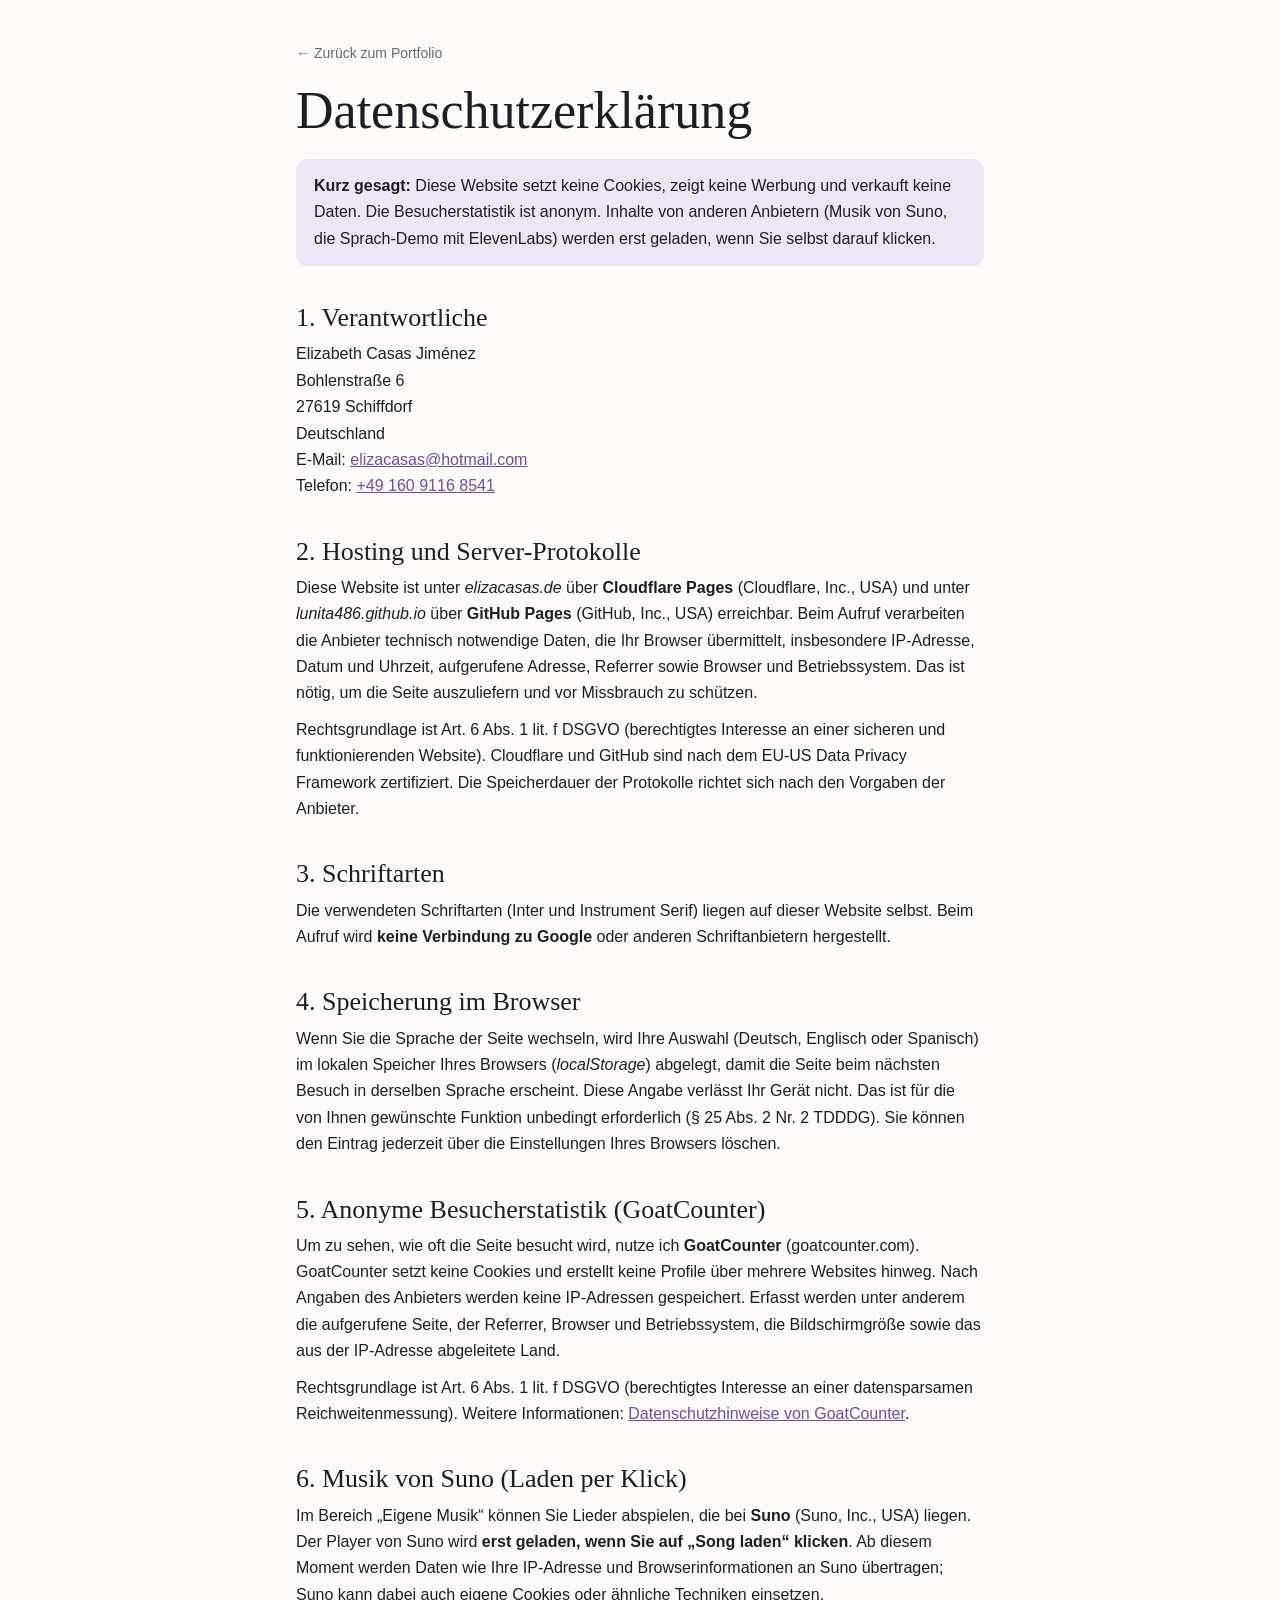
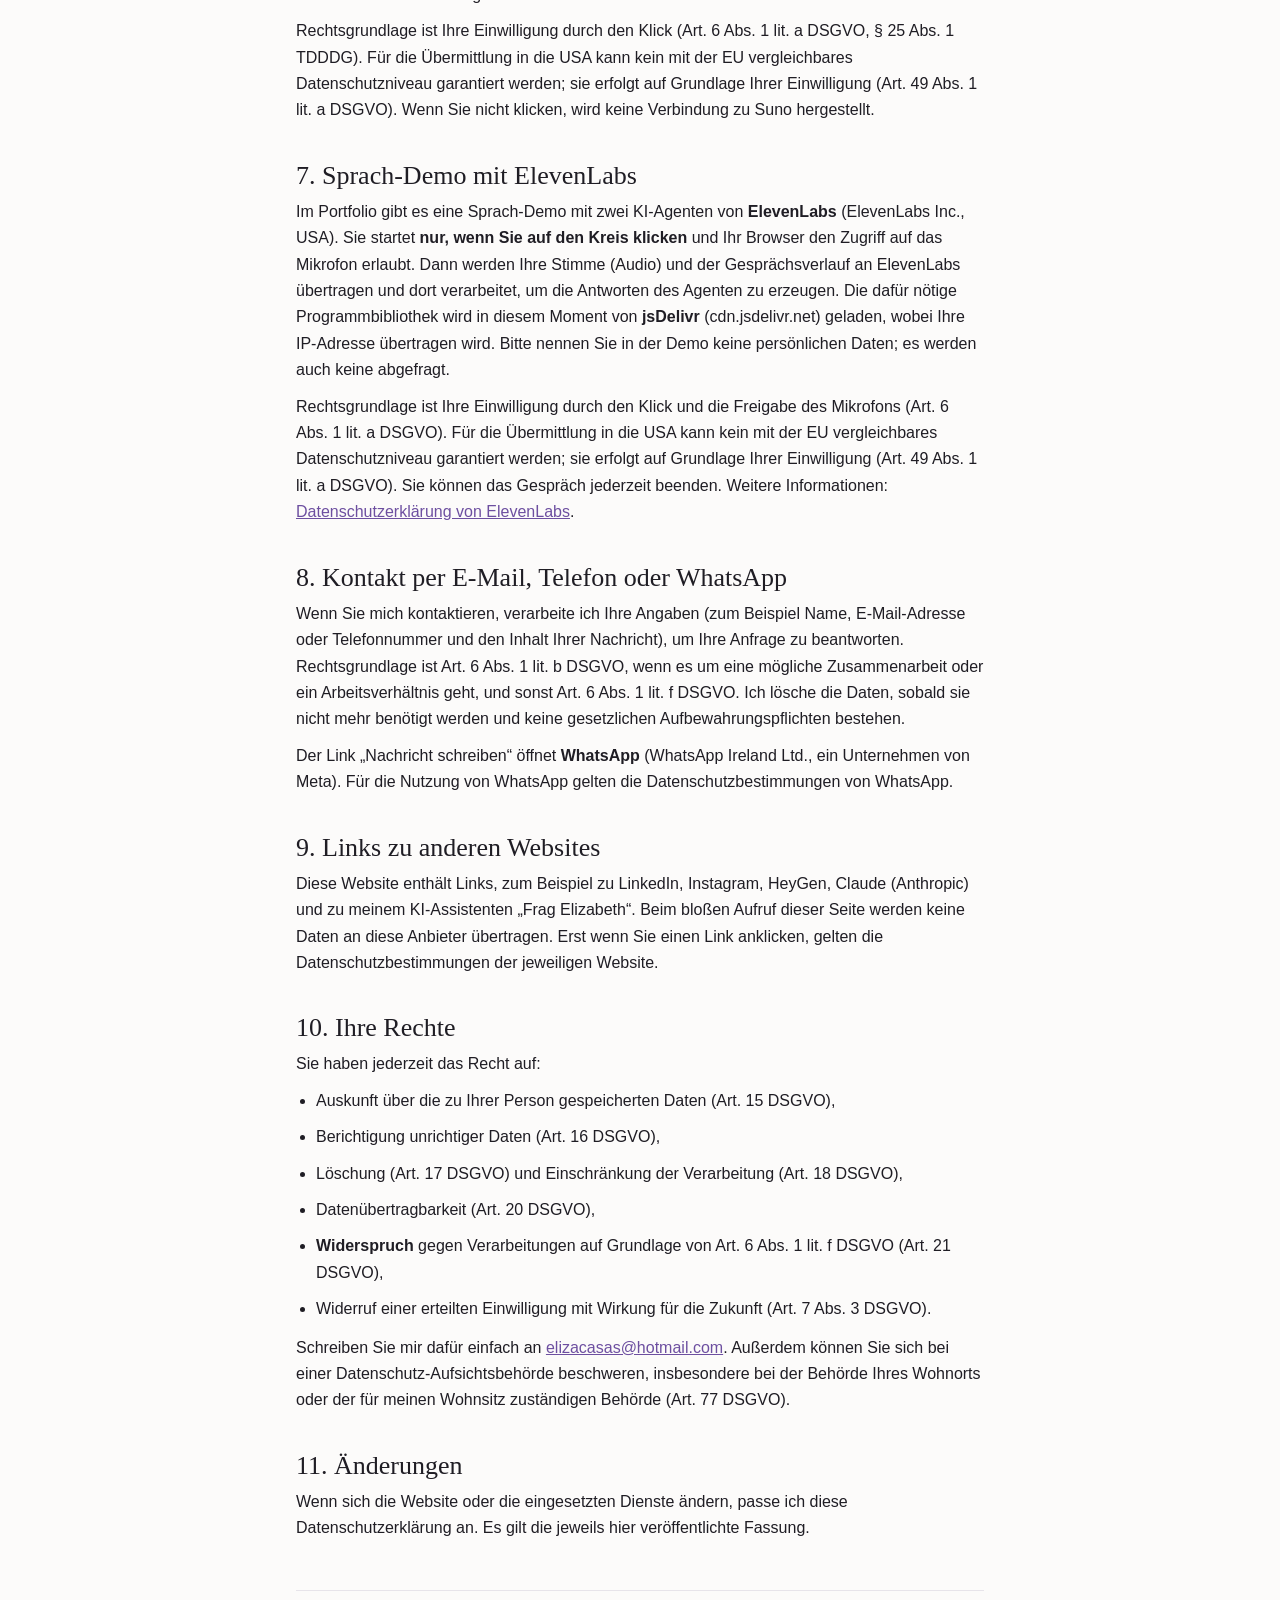
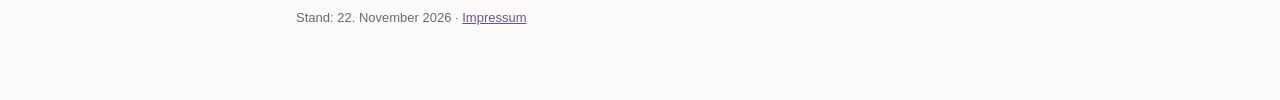
==== datenschutz.html @ 22f60cb4 "Impressum y Datenschutzerklärung; fuentes propias (sin Google Fonts); canciones de Suno y demo de vo" ====
<!doctype html>
<html lang="de">
<head>
<meta charset="utf-8">
<meta name="viewport" content="width=device-width,initial-scale=1">
<title>Datenschutzerklärung · Elizabeth Casas Jiménez</title>
<meta name="robots" content="noindex">
<link rel="stylesheet" href="fonts/fonts.css">
<style>
:root{color-scheme:light;--bg:#fcfbfa;--ink:#1f1d24;--muted:#6b6873;--line:#e7e4ea;--accent:#6d4fa0;--accent-soft:#ece6f5;
  --serif:"Instrument Serif","Times New Roman",Georgia,serif;--sans:"Inter",-apple-system,"Segoe UI",Helvetica,Arial,sans-serif}
*{box-sizing:border-box}
body{margin:0;background:var(--bg);color:var(--ink);font:16px/1.65 var(--sans)}
main{max-width:720px;margin:0 auto;padding:40px 16px 72px}
.zurueck{font-size:14px;color:var(--muted);text-decoration:none}
.zurueck:hover{color:var(--accent)}
h1{font:400 clamp(36px,7vw,52px)/1.05 var(--serif);margin:18px 0 12px}
h2{font:400 26px/1.2 var(--serif);margin:36px 0 8px;scroll-margin-top:16px}
h3{font-size:16px;font-weight:600;margin:20px 0 6px}
p,li{margin:0 0 10px}
ul{padding-left:20px;margin:0 0 12px}
a{color:var(--accent)}
.kurz{background:var(--accent-soft);border-radius:12px;padding:14px 18px;margin:20px 0 8px}
footer{margin-top:48px;padding-top:16px;border-top:1px solid var(--line);font-size:13px;color:var(--muted)}
</style>
</head>
<body>
<main>
  <a class="zurueck" href="./">← Zurück zum Portfolio</a>
  <h1>Datenschutzerklärung</h1>

  <p class="kurz"><strong>Kurz gesagt:</strong> Diese Website setzt keine Cookies, zeigt keine Werbung und verkauft keine Daten. Die Besucherstatistik ist anonym. Inhalte von anderen Anbietern (Musik von Suno, die Sprach-Demo mit ElevenLabs) werden erst geladen, wenn Sie selbst darauf klicken.</p>

  <h2 id="verantwortlich">1. Verantwortliche</h2>
  <p>
    Elizabeth Casas Jiménez<br>
    Bohlenstraße 6<br>
    27619 Schiffdorf<br>
    Deutschland<br>
    E-Mail: <a href="mailto:elizacasas@hotmail.com">elizacasas@hotmail.com</a><br>
    Telefon: <a href="tel:+4916091168541">+49 160 9116 8541</a>
  </p>

  <h2 id="hosting">2. Hosting und Server-Protokolle</h2>
  <p>Diese Website ist unter <em>elizacasas.de</em> über <strong>Cloudflare Pages</strong> (Cloudflare, Inc., USA) und unter <em>lunita486.github.io</em> über <strong>GitHub Pages</strong> (GitHub, Inc., USA) erreichbar. Beim Aufruf verarbeiten die Anbieter technisch notwendige Daten, die Ihr Browser übermittelt, insbesondere IP-Adresse, Datum und Uhrzeit, aufgerufene Adresse, Referrer sowie Browser und Betriebssystem. Das ist nötig, um die Seite auszuliefern und vor Missbrauch zu schützen.</p>
  <p>Rechtsgrundlage ist Art. 6 Abs. 1 lit. f DSGVO (berechtigtes Interesse an einer sicheren und funktionierenden Website). Cloudflare und GitHub sind nach dem EU-US Data Privacy Framework zertifiziert. Die Speicherdauer der Protokolle richtet sich nach den Vorgaben der Anbieter.</p>

  <h2 id="schriften">3. Schriftarten</h2>
  <p>Die verwendeten Schriftarten (Inter und Instrument Serif) liegen auf dieser Website selbst. Beim Aufruf wird <strong>keine Verbindung zu Google</strong> oder anderen Schriftanbietern hergestellt.</p>

  <h2 id="speicher">4. Speicherung im Browser</h2>
  <p>Wenn Sie die Sprache der Seite wechseln, wird Ihre Auswahl (Deutsch, Englisch oder Spanisch) im lokalen Speicher Ihres Browsers (<em>localStorage</em>) abgelegt, damit die Seite beim nächsten Besuch in derselben Sprache erscheint. Diese Angabe verlässt Ihr Gerät nicht. Das ist für die von Ihnen gewünschte Funktion unbedingt erforderlich (§ 25 Abs. 2 Nr. 2 TDDDG). Sie können den Eintrag jederzeit über die Einstellungen Ihres Browsers löschen.</p>

  <h2 id="statistik">5. Anonyme Besucherstatistik (GoatCounter)</h2>
  <p>Um zu sehen, wie oft die Seite besucht wird, nutze ich <strong>GoatCounter</strong> (goatcounter.com). GoatCounter setzt keine Cookies und erstellt keine Profile über mehrere Websites hinweg. Nach Angaben des Anbieters werden keine IP-Adressen gespeichert. Erfasst werden unter anderem die aufgerufene Seite, der Referrer, Browser und Betriebssystem, die Bildschirmgröße sowie das aus der IP-Adresse abgeleitete Land.</p>
  <p>Rechtsgrundlage ist Art. 6 Abs. 1 lit. f DSGVO (berechtigtes Interesse an einer datensparsamen Reichweitenmessung). Weitere Informationen: <a href="https://www.goatcounter.com/help/privacy" target="_blank" rel="noopener">Datenschutzhinweise von GoatCounter</a>.</p>

  <h2 id="suno">6. Musik von Suno (Laden per Klick)</h2>
  <p>Im Bereich „Eigene Musik“ können Sie Lieder abspielen, die bei <strong>Suno</strong> (Suno, Inc., USA) liegen. Der Player von Suno wird <strong>erst geladen, wenn Sie auf „Song laden“ klicken</strong>. Ab diesem Moment werden Daten wie Ihre IP-Adresse und Browserinformationen an Suno übertragen; Suno kann dabei auch eigene Cookies oder ähnliche Techniken einsetzen.</p>
  <p>Rechtsgrundlage ist Ihre Einwilligung durch den Klick (Art. 6 Abs. 1 lit. a DSGVO, § 25 Abs. 1 TDDDG). Für die Übermittlung in die USA kann kein mit der EU vergleichbares Datenschutzniveau garantiert werden; sie erfolgt auf Grundlage Ihrer Einwilligung (Art. 49 Abs. 1 lit. a DSGVO). Wenn Sie nicht klicken, wird keine Verbindung zu Suno hergestellt.</p>

  <h2 id="elevenlabs">7. Sprach-Demo mit ElevenLabs</h2>
  <p>Im Portfolio gibt es eine Sprach-Demo mit zwei KI-Agenten von <strong>ElevenLabs</strong> (ElevenLabs Inc., USA). Sie startet <strong>nur, wenn Sie auf den Kreis klicken</strong> und Ihr Browser den Zugriff auf das Mikrofon erlaubt. Dann werden Ihre Stimme (Audio) und der Gesprächsverlauf an ElevenLabs übertragen und dort verarbeitet, um die Antworten des Agenten zu erzeugen. Die dafür nötige Programmbibliothek wird in diesem Moment von <strong>jsDelivr</strong> (cdn.jsdelivr.net) geladen, wobei Ihre IP-Adresse übertragen wird. Bitte nennen Sie in der Demo keine persönlichen Daten; es werden auch keine abgefragt.</p>
  <p>Rechtsgrundlage ist Ihre Einwilligung durch den Klick und die Freigabe des Mikrofons (Art. 6 Abs. 1 lit. a DSGVO). Für die Übermittlung in die USA kann kein mit der EU vergleichbares Datenschutzniveau garantiert werden; sie erfolgt auf Grundlage Ihrer Einwilligung (Art. 49 Abs. 1 lit. a DSGVO). Sie können das Gespräch jederzeit beenden. Weitere Informationen: <a href="https://elevenlabs.io/privacy-policy" target="_blank" rel="noopener">Datenschutzerklärung von ElevenLabs</a>.</p>

  <h2 id="kontakt">8. Kontakt per E-Mail, Telefon oder WhatsApp</h2>
  <p>Wenn Sie mich kontaktieren, verarbeite ich Ihre Angaben (zum Beispiel Name, E-Mail-Adresse oder Telefonnummer und den Inhalt Ihrer Nachricht), um Ihre Anfrage zu beantworten. Rechtsgrundlage ist Art. 6 Abs. 1 lit. b DSGVO, wenn es um eine mögliche Zusammenarbeit oder ein Arbeitsverhältnis geht, und sonst Art. 6 Abs. 1 lit. f DSGVO. Ich lösche die Daten, sobald sie nicht mehr benötigt werden und keine gesetzlichen Aufbewahrungspflichten bestehen.</p>
  <p>Der Link „Nachricht schreiben“ öffnet <strong>WhatsApp</strong> (WhatsApp Ireland Ltd., ein Unternehmen von Meta). Für die Nutzung von WhatsApp gelten die Datenschutzbestimmungen von WhatsApp.</p>

  <h2 id="links">9. Links zu anderen Websites</h2>
  <p>Diese Website enthält Links, zum Beispiel zu LinkedIn, Instagram, HeyGen, Claude (Anthropic) und zu meinem KI-Assistenten „Frag Elizabeth“. Beim bloßen Aufruf dieser Seite werden keine Daten an diese Anbieter übertragen. Erst wenn Sie einen Link anklicken, gelten die Datenschutzbestimmungen der jeweiligen Website.</p>

  <h2 id="rechte">10. Ihre Rechte</h2>
  <p>Sie haben jederzeit das Recht auf:</p>
  <ul>
    <li>Auskunft über die zu Ihrer Person gespeicherten Daten (Art. 15 DSGVO),</li>
    <li>Berichtigung unrichtiger Daten (Art. 16 DSGVO),</li>
    <li>Löschung (Art. 17 DSGVO) und Einschränkung der Verarbeitung (Art. 18 DSGVO),</li>
    <li>Datenübertragbarkeit (Art. 20 DSGVO),</li>
    <li><strong>Widerspruch</strong> gegen Verarbeitungen auf Grundlage von Art. 6 Abs. 1 lit. f DSGVO (Art. 21 DSGVO),</li>
    <li>Widerruf einer erteilten Einwilligung mit Wirkung für die Zukunft (Art. 7 Abs. 3 DSGVO).</li>
  </ul>
  <p>Schreiben Sie mir dafür einfach an <a href="mailto:elizacasas@hotmail.com">elizacasas@hotmail.com</a>. Außerdem können Sie sich bei einer Datenschutz-Aufsichtsbehörde beschweren, insbesondere bei der Behörde Ihres Wohnorts oder der für meinen Wohnsitz zuständigen Behörde (Art. 77 DSGVO).</p>

  <h2 id="aenderungen">11. Änderungen</h2>
  <p>Wenn sich die Website oder die eingesetzten Dienste ändern, passe ich diese Datenschutzerklärung an. Es gilt die jeweils hier veröffentlichte Fassung.</p>

  <footer>Stand: 22. November 2026 · <a href="impressum.html">Impressum</a></footer>
</main>
</body>
</html>
---- fonts/fonts.css ----
/* Fuentes servidas desde este mismo sitio (no desde Google), para que los
   visitantes no se conecten con Google al abrir la página. Licencia: SIL
   Open Font License 1.1 (ver fonts/OFL-*.txt). */
@font-face{font-family:'Instrument Serif';font-style:italic;font-weight:400;font-display:swap;src:url(fonts/InstrumentSerif-italic-latin-ext.woff2) format('woff2');unicode-range:U+0100-02BA, U+02BD-02C5, U+02C7-02CC, U+02CE-02D7, U+02DD-02FF, U+0304, U+0308, U+0329, U+1D00-1DBF, U+1E00-1E9F, U+1EF2-1EFF, U+2020, U+20A0-20AB, U+20AD-20C4, U+2113, U+2C60-2C7F, U+A720-A7FF;}
@font-face{font-family:'Instrument Serif';font-style:italic;font-weight:400;font-display:swap;src:url(fonts/InstrumentSerif-italic-latin.woff2) format('woff2');unicode-range:U+0000-00FF, U+0131, U+0152-0153, U+02BB-02BC, U+02C6, U+02DA, U+02DC, U+0304, U+0308, U+0329, U+2000-206F, U+20AC, U+2122, U+2191, U+2193, U+2212, U+2215, U+FEFF, U+FFFD;}
@font-face{font-family:'Instrument Serif';font-style:normal;font-weight:400;font-display:swap;src:url(fonts/InstrumentSerif-normal-latin-ext.woff2) format('woff2');unicode-range:U+0100-02BA, U+02BD-02C5, U+02C7-02CC, U+02CE-02D7, U+02DD-02FF, U+0304, U+0308, U+0329, U+1D00-1DBF, U+1E00-1E9F, U+1EF2-1EFF, U+2020, U+20A0-20AB, U+20AD-20C4, U+2113, U+2C60-2C7F, U+A720-A7FF;}
@font-face{font-family:'Instrument Serif';font-style:normal;font-weight:400;font-display:swap;src:url(fonts/InstrumentSerif-normal-latin.woff2) format('woff2');unicode-range:U+0000-00FF, U+0131, U+0152-0153, U+02BB-02BC, U+02C6, U+02DA, U+02DC, U+0304, U+0308, U+0329, U+2000-206F, U+20AC, U+2122, U+2191, U+2193, U+2212, U+2215, U+FEFF, U+FFFD;}
@font-face{font-family:'Inter';font-style:normal;font-weight:400;font-display:swap;src:url(fonts/Inter-variable-latin-ext.woff2) format('woff2');unicode-range:U+0100-02BA, U+02BD-02C5, U+02C7-02CC, U+02CE-02D7, U+02DD-02FF, U+0304, U+0308, U+0329, U+1D00-1DBF, U+1E00-1E9F, U+1EF2-1EFF, U+2020, U+20A0-20AB, U+20AD-20C4, U+2113, U+2C60-2C7F, U+A720-A7FF;}
@font-face{font-family:'Inter';font-style:normal;font-weight:400;font-display:swap;src:url(fonts/Inter-variable-latin.woff2) format('woff2');unicode-range:U+0000-00FF, U+0131, U+0152-0153, U+02BB-02BC, U+02C6, U+02DA, U+02DC, U+0304, U+0308, U+0329, U+2000-206F, U+20AC, U+2122, U+2191, U+2193, U+2212, U+2215, U+FEFF, U+FFFD;}
@font-face{font-family:'Inter';font-style:normal;font-weight:500;font-display:swap;src:url(fonts/Inter-variable-latin-ext.woff2) format('woff2');unicode-range:U+0100-02BA, U+02BD-02C5, U+02C7-02CC, U+02CE-02D7, U+02DD-02FF, U+0304, U+0308, U+0329, U+1D00-1DBF, U+1E00-1E9F, U+1EF2-1EFF, U+2020, U+20A0-20AB, U+20AD-20C4, U+2113, U+2C60-2C7F, U+A720-A7FF;}
@font-face{font-family:'Inter';font-style:normal;font-weight:500;font-display:swap;src:url(fonts/Inter-variable-latin.woff2) format('woff2');unicode-range:U+0000-00FF, U+0131, U+0152-0153, U+02BB-02BC, U+02C6, U+02DA, U+02DC, U+0304, U+0308, U+0329, U+2000-206F, U+20AC, U+2122, U+2191, U+2193, U+2212, U+2215, U+FEFF, U+FFFD;}
@font-face{font-family:'Inter';font-style:normal;font-weight:600;font-display:swap;src:url(fonts/Inter-variable-latin-ext.woff2) format('woff2');unicode-range:U+0100-02BA, U+02BD-02C5, U+02C7-02CC, U+02CE-02D7, U+02DD-02FF, U+0304, U+0308, U+0329, U+1D00-1DBF, U+1E00-1E9F, U+1EF2-1EFF, U+2020, U+20A0-20AB, U+20AD-20C4, U+2113, U+2C60-2C7F, U+A720-A7FF;}
@font-face{font-family:'Inter';font-style:normal;font-weight:600;font-display:swap;src:url(fonts/Inter-variable-latin.woff2) format('woff2');unicode-range:U+0000-00FF, U+0131, U+0152-0153, U+02BB-02BC, U+02C6, U+02DA, U+02DC, U+0304, U+0308, U+0329, U+2000-206F, U+20AC, U+2122, U+2191, U+2193, U+2212, U+2215, U+FEFF, U+FFFD;}
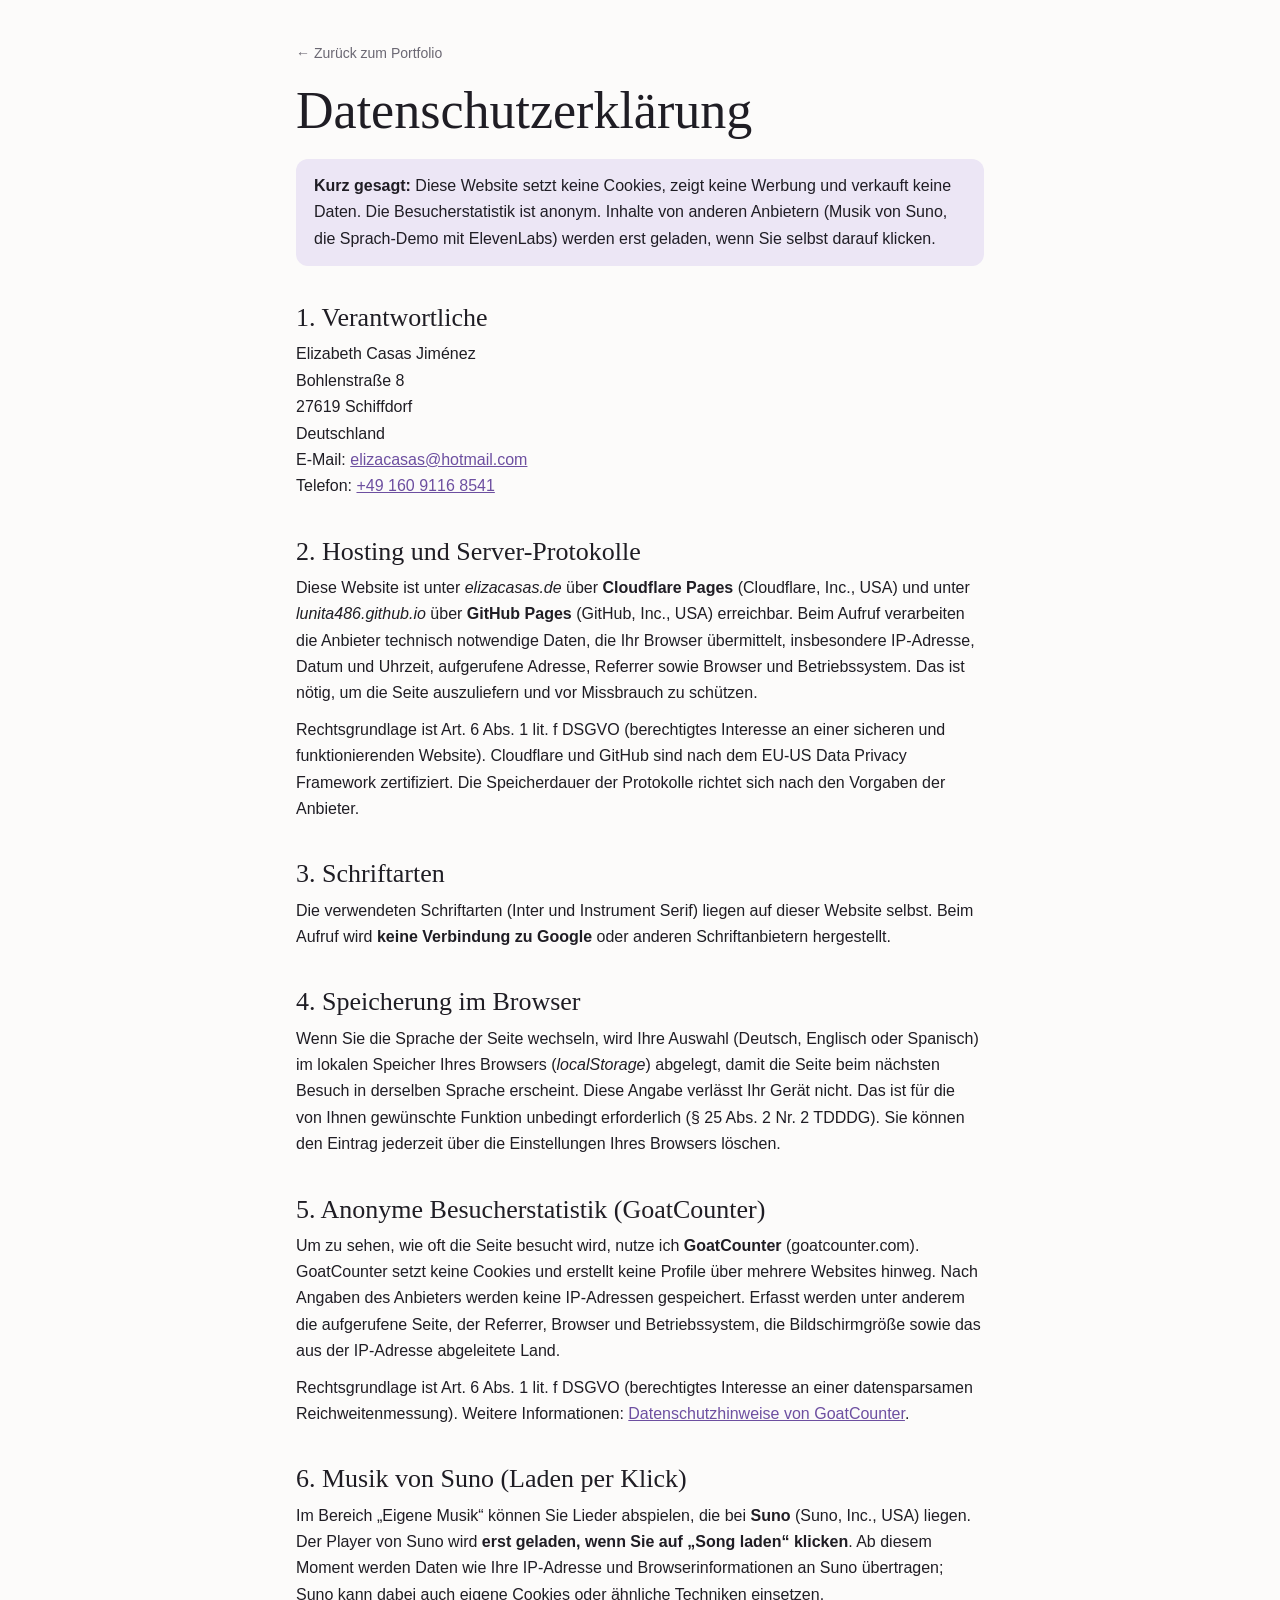
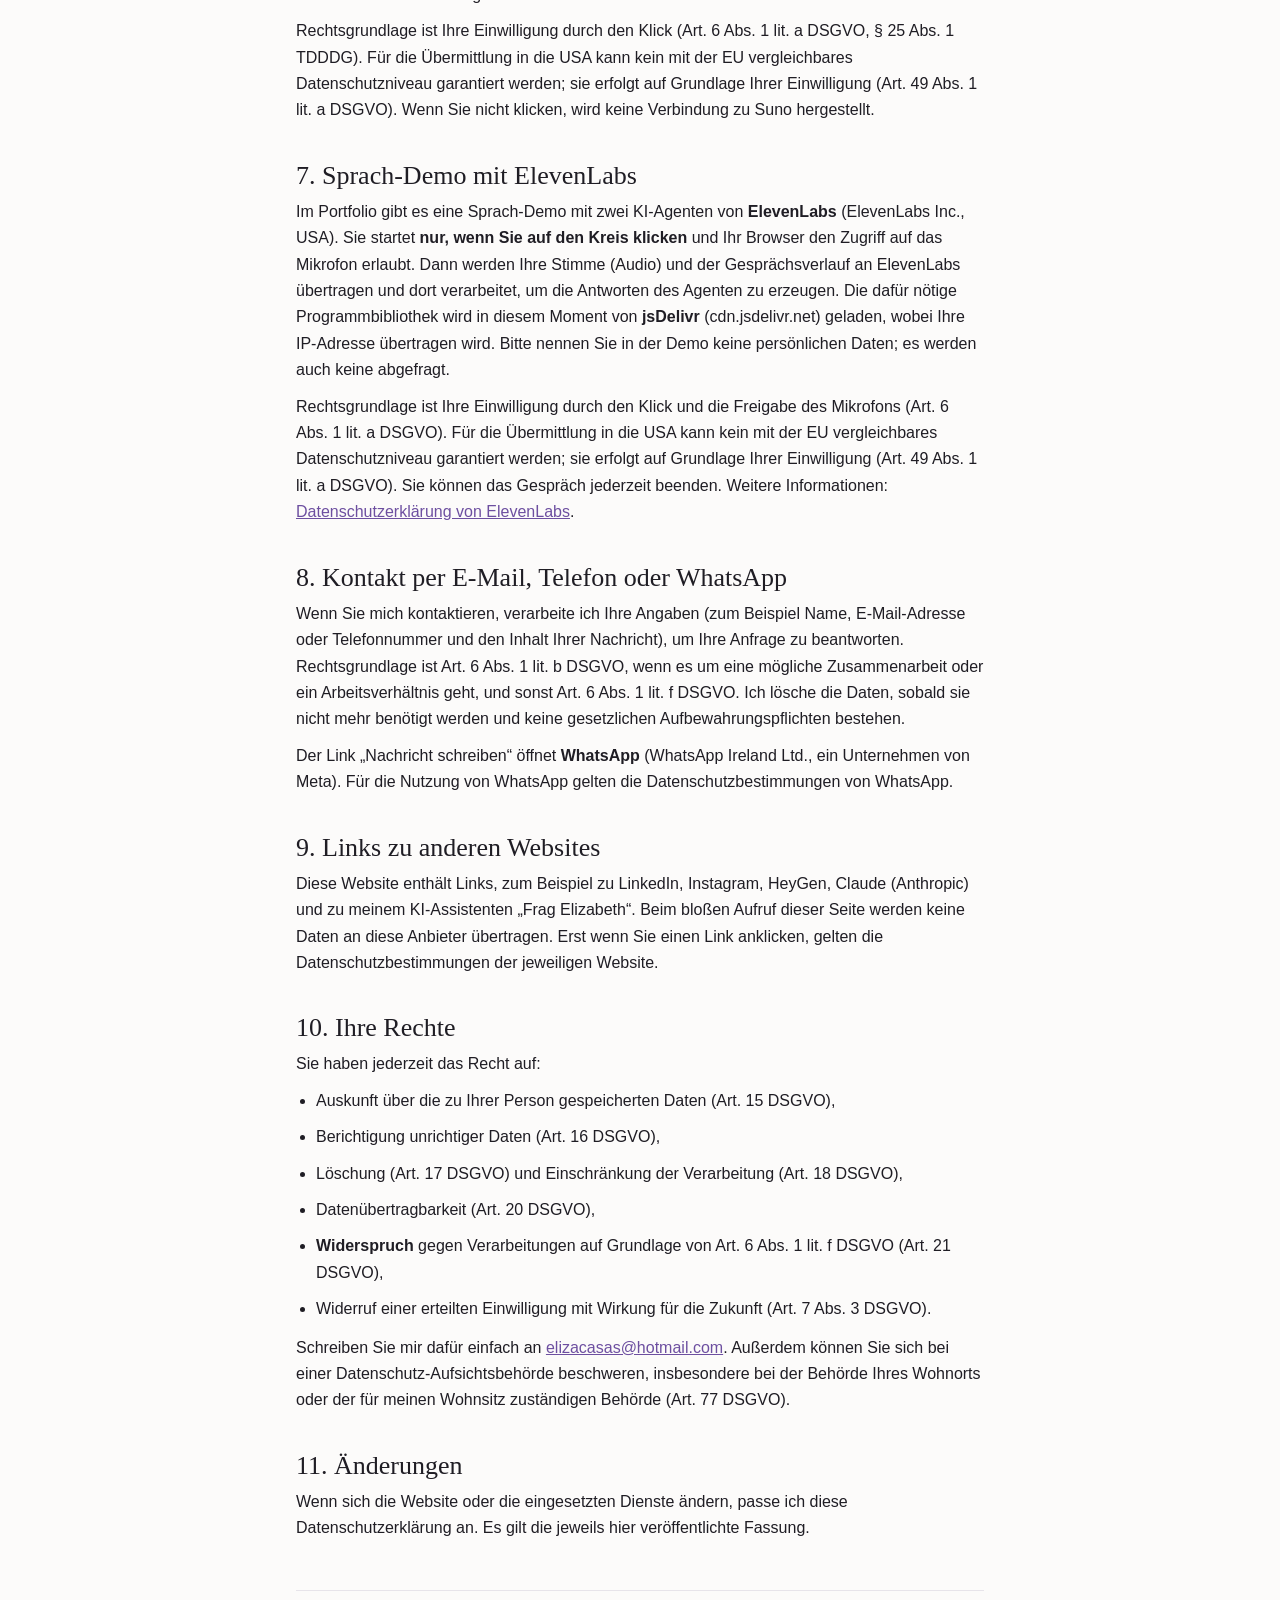
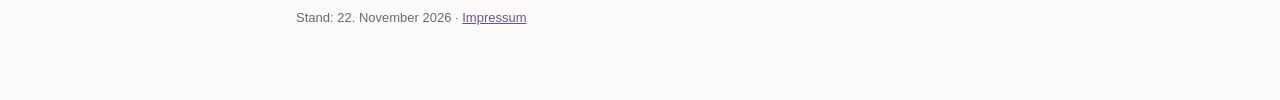
==== commit bd1c5e62: "Impressum: Hausnummer korrigiert (Bohlenstraße 8) Co-Authored-By: Claude Opus 5.5 <noreply@anthropic" ====
--- a/datenschutz.html
+++ b/datenschutz.html
@@ -34,7 +34,7 @@
   <h2 id="verantwortlich">1. Verantwortliche</h2>
   <p>
     Elizabeth Casas Jiménez<br>
-    Bohlenstraße 6<br>
+    Bohlenstraße 8<br>
     27619 Schiffdorf<br>
     Deutschland<br>
     E-Mail: <a href="mailto:elizacasas@hotmail.com">elizacasas@hotmail.com</a><br>
